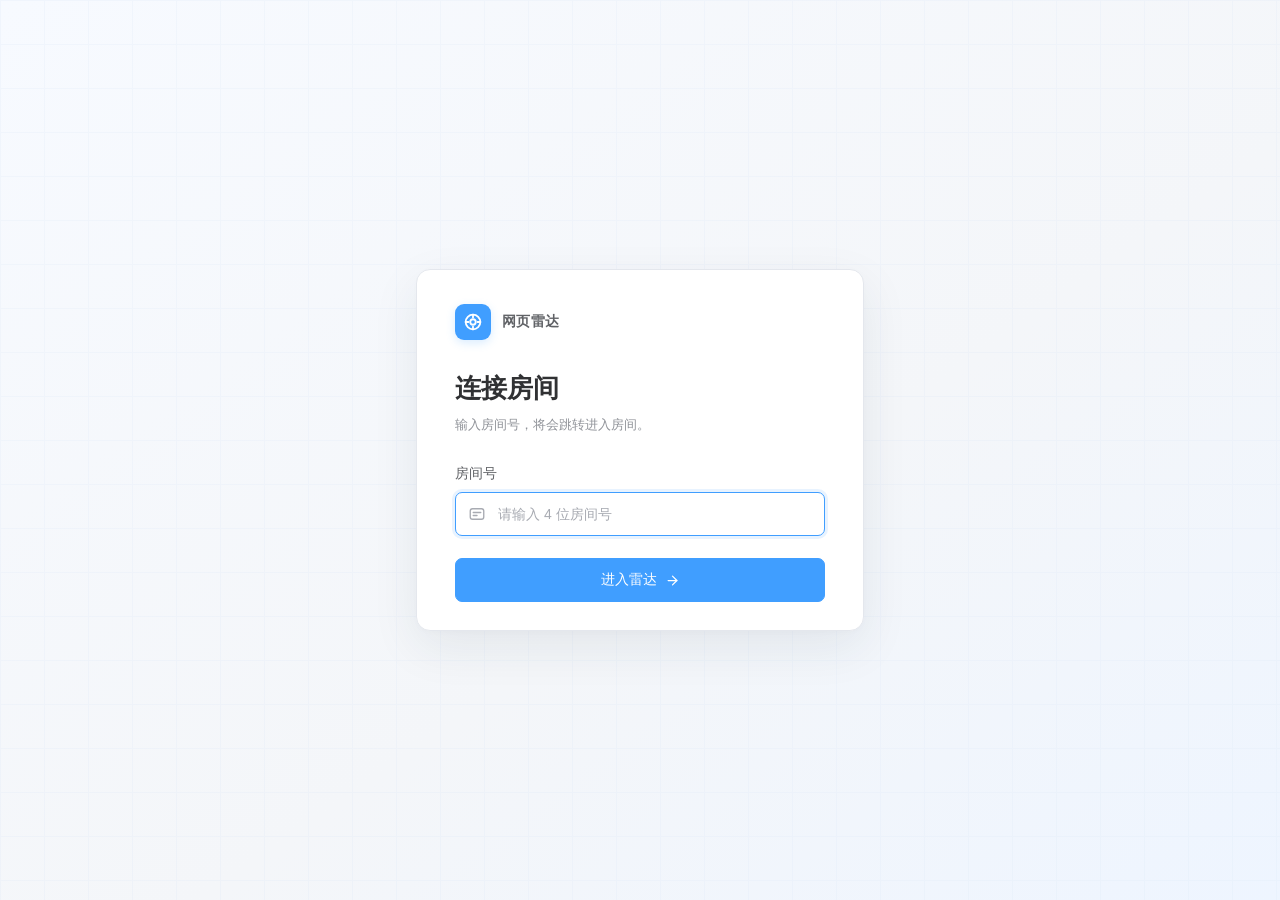
==== demo.html @ d05a13dc "Track anonymous players by stable entity ID" ====
<!DOCTYPE html>
<html lang="zh-CN">
<head>
  <meta charset="UTF-8">
  <meta name="viewport" content="width=device-width, initial-scale=1.0, viewport-fit=cover">
  <title>网页雷达 - 测试房间</title>
  <meta name="description" content="网页雷达提供房间连接与三角洲行动实时地图查看。">
  <meta name="keywords" content="网页雷达,三角洲行动,实时地图,房间连接">
  <meta name="author" content="TIME">
  <meta name="robots" content="index, follow">
  <link rel="canonical" href="/">
  <link rel="preconnect" href="https://fonts.googleapis.com">
  <link rel="preconnect" href="https://fonts.gstatic.com" crossorigin>
  <link href="https://fonts.googleapis.com/css2?family=Plus+Jakarta+Sans:wght@400;500;600;700;800&display=swap" rel="stylesheet">
  <!-- Open Graph (社交分享) -->
  <meta property="og:type" content="website">
  <meta property="og:title" content="网页雷达">
  <meta property="og:description" content="网页雷达提供房间连接与实时地图查看。">
  <meta property="og:url" content="/">
  <meta property="og:site_name" content="网页雷达">
  <!-- Twitter Card -->
  <meta name="twitter:card" content="summary">
  <meta name="twitter:title" content="网页雷达">
  <meta name="twitter:description" content="网页雷达提供房间连接与实时地图查看。">
  <link rel="icon" href="favicon.ico" type="image/x-icon">
  <script src="time-config.js"></script>
  <link rel="stylesheet" href="vendor/leaflet/leaflet.css">
  <link rel="stylesheet" href="styles.css?v=4">
  <style>
    /* 白色炫酷入口页内联样式 - 覆盖深色主题 */
    @import url('https://fonts.googleapis.com/css2?family=Inter:wght@400;500;600;800&display=swap');
    .bg-container {
      position: fixed !important; top: 0; left: 0; width: 100%; height: 100%;
      overflow: hidden; z-index: 9998 !important;
      background: linear-gradient(135deg, #f8f9fa 0%, #e9ecef 100%) !important;
      pointer-events: none;
    }
    .blob { position: absolute; filter: blur(90px); opacity: 0.6; animation: float 12s infinite ease-in-out alternate; }
    .blob-1 { width: 500px; height: 500px; background: #d0ebff !important; top: -150px; left: -100px; border-radius: 50%; }
    .blob-2 { width: 600px; height: 600px; background: #eebefa !important; bottom: -200px; right: -150px; border-radius: 50%; animation-delay: -4s; }
    .blob-3 { width: 400px; height: 400px; background: #e3fafc !important; top: 30%; left: 50%; transform: translate(-50%, -50%); border-radius: 50%; animation-delay: -7s; }
    @keyframes float {
      0% { transform: translate(0, 0) scale(1); }
      33% { transform: translate(30px, -50px) scale(1.1); }
      66% { transform: translate(-20px, 20px) scale(0.9); }
      100% { transform: translate(0, 0) scale(1); }
    }
    .landing-overlay {
      position: fixed !important; inset: 0;
      display: flex; align-items: center; justify-content: center;
      z-index: 9999 !important; perspective: 1000px;
      background: transparent !important;
      font-family: 'Inter', system-ui, sans-serif !important;
    }
    .landing-card {
      position: relative; width: 420px;
      background: rgba(255, 255, 255, 0.75) !important;
      backdrop-filter: blur(24px); -webkit-backdrop-filter: blur(24px);
      border: 1px solid rgba(255, 255, 255, 0.9) !important;
      border-radius: 28px !important; padding: 48px 40px !important;
      box-shadow: 0 30px 60px -12px rgba(0, 0, 0, 0.08), 0 0 0 1px rgba(255,255,255,0.6) inset !important;
      text-align: center; transform-style: preserve-3d;
      animation: cardEnter 0.8s cubic-bezier(0.2, 0.8, 0.2, 1) forwards;
    }
    @keyframes cardEnter {
      from { opacity: 0; transform: translateY(50px) scale(0.95) rotateX(-5deg); }
      to { opacity: 1; transform: translateY(0) scale(1) rotateX(0deg); }
    }
    .logo-box {
      width: 64px; height: 64px; margin: 0 auto 24px auto;
      background: #111 !important; border-radius: 20px !important;
      display: flex; align-items: center; justify-content: center;
      box-shadow: 0 12px 24px rgba(0,0,0,0.12);
      animation: pulseShadow 2s infinite alternate;
    }
    @keyframes pulseShadow {
      from { box-shadow: 0 12px 24px rgba(0,0,0,0.12), 0 0 0 0 rgba(17,17,17,0.15); }
      to { box-shadow: 0 12px 24px rgba(0,0,0,0.12), 0 0 0 12px rgba(17,17,17,0); }
    }
    .logo-box svg { width: 32px; height: 32px; fill: none; stroke: #fff; stroke-width: 2; stroke-linecap: round; stroke-linejoin: round; }
    .landing-title { font-size: 28px !important; font-weight: 800 !important; margin-bottom: 8px; color: #111 !important; letter-spacing: -0.5px; }
    .landing-desc { font-size: 15px !important; color: #666 !important; margin-bottom: 36px; line-height: 1.5; font-weight: 500; }
    .input-wrap { position: relative; margin-bottom: 24px; }
    .input-icon {
      position: absolute; left: 18px; top: 50%; transform: translateY(-50%);
      width: 20px; height: 20px; color: #adb5bd; transition: color 0.3s;
    }
    .landing-input {
      width: 100%; padding: 18px 18px 18px 48px !important;
      font-size: 16px !important; font-weight: 600; color: #111 !important;
      background: rgba(255, 255, 255, 0.9) !important;
      border: 2px solid transparent !important; border-radius: 18px !important;
      outline: none; box-shadow: 0 2px 4px rgba(0,0,0,0.02) inset, 0 0 0 1px rgba(0,0,0,0.06);
      transition: all 0.3s cubic-bezier(0.2, 0.8, 0.2, 1);
      text-align: center; letter-spacing: 1px;
    }
    .landing-input::placeholder { color: #adb5bd !important; font-weight: 500; letter-spacing: normal; }
    .landing-input:focus { background: #fff !important; border-color: #111 !important; box-shadow: 0 8px 16px rgba(0,0,0,0.06), 0 0 0 4px rgba(17,17,17,0.08) !important; }
    .landing-btn {
      width: 100%; padding: 18px !important;
      font-size: 16px !important; font-weight: 600; color: #fff !important;
      background: #111 !important; border: none !important; border-radius: 18px !important;
      cursor: pointer; display: flex; align-items: center; justify-content: center; gap: 8px;
      transition: all 0.3s cubic-bezier(0.2, 0.8, 0.2, 1);
      position: relative; overflow: hidden;
    }
    .landing-btn:hover { transform: translateY(-3px); box-shadow: 0 12px 24px rgba(17,17,17,0.25); background: #222 !important; }
    .landing-btn:active { transform: translateY(1px); box-shadow: 0 6px 12px rgba(17,17,17,0.2); }
    .btn-icon { width: 18px; height: 18px; fill: none; stroke: currentColor; stroke-width: 2; stroke-linecap: round; stroke-linejoin: round; transition: transform 0.3s ease; }
    .landing-btn:hover .btn-icon { transform: translateX(5px); }
    .error-msg { color: #fa5252 !important; font-size: 13px; font-weight: 500; height: 18px; transition: opacity 0.3s; margin-top: 12px; }
    .landing-hint {
      margin-top: 24px; font-size: 13px; color: #868e96 !important; font-weight: 500;
      display: flex; align-items: center; justify-content: center; gap: 8px;
    }
    .landing-hint::before { content: ''; display: block; width: 8px; height: 8px; background: #40c057; border-radius: 50%; box-shadow: 0 0 10px #40c057; }
    .card-exit { animation: cardExit 0.7s cubic-bezier(0.8, 0, 0.2, 1) forwards; }
    @keyframes cardExit {
      0% { transform: scale(1); opacity: 1; filter: blur(0px); }
      30% { transform: scale(1.05); opacity: 1; filter: blur(0px); }
      100% { transform: scale(0.5) translateY(-50px); opacity: 0; filter: blur(20px); visibility: hidden; }
    }
    .btn-loading { pointer-events: none; color: transparent !important; }
    .btn-loading .btn-icon { display: none; }
    .btn-loading .btn-text { visibility: hidden; }
    .btn-loading::after {
      content: ''; position: absolute; left: 50%; top: 50%; width: 22px; height: 22px;
      margin: -11px 0 0 -11px; border: 3px solid rgba(255,255,255,0.2); border-top-color: #fff;
      border-radius: 50%; animation: spin 0.8s linear infinite;
    }
    @keyframes spin { to { transform: rotate(360deg); } }
    .transition-circle {
      position: fixed; top: 50%; left: 50%; width: 2px; height: 2px;
      background: #fff; border-radius: 50%; transform: translate(-50%, -50%) scale(0);
      z-index: 10002; pointer-events: none; opacity: 0;
    }
    .circle-expand { animation: circleExpand 1.2s cubic-bezier(0.7, 0, 0.1, 1) forwards; }
    @keyframes circleExpand {
      0% { transform: translate(-50%, -50%) scale(0); opacity: 1; }
      50% { transform: translate(-50%, -50%) scale(3000); opacity: 1; }
      100% { transform: translate(-50%, -50%) scale(3000); opacity: 1; }
    }
  </style>
  <link rel="stylesheet" href="login.css?v=2">
  <link rel="stylesheet" href="element-theme.css?v=5">
</head>
<body>

<!-- 入口页面（无 key 时显示） -->
<!-- 动态背景光晕 -->
<div class="bg-container" id="bgContainer">
  <div class="blob blob-1"></div>
  <div class="blob blob-2"></div>
  <div class="blob blob-3"></div>
</div>

<div class="landing-overlay" id="landingOverlay">
  <div class="landing-card" id="landingCard">
    <div class="landing-brand">
      <div class="logo-box" aria-hidden="true">
        <svg viewBox="0 0 24 24">
          <circle cx="12" cy="12" r="8"></circle>
          <circle cx="12" cy="12" r="3"></circle>
          <path d="M12 4v3M20 12h-3M12 20v-3M4 12h3"></path>
        </svg>
      </div>
      <span>网页雷达</span>
    </div>

    <div class="landing-heading">
      <h1 class="landing-title" id="tTitle">连接房间</h1>
      <p class="landing-desc" id="tDesc">输入房间号，将会跳转进入房间。</p>
    </div>

    <label class="field-label" for="landingKey">房间号</label>
    <div class="input-wrap">
      <svg class="input-icon" viewBox="0 0 24 24" fill="none" stroke="currentColor" stroke-width="1.8" stroke-linecap="round" stroke-linejoin="round" aria-hidden="true">
        <rect x="3" y="5" width="18" height="14" rx="3"></rect>
        <path d="M7 10h10M7 14h5"></path>
      </svg>
      <input type="text" class="landing-input" id="landingKey" placeholder="请输入 4 位房间号" inputmode="numeric" maxlength="4" pattern="[1-9][0-9]{3}" autocomplete="off" spellcheck="false" aria-describedby="roomHelp landingError" onkeydown="if(event.key==='Enter') goRadarNew()">
    </div>

    <button class="landing-btn" id="landingBtn" onclick="goRadarNew()">
      <span class="btn-text" id="tBtn">进入雷达</span>
      <svg class="btn-icon" viewBox="0 0 24 24">
        <line x1="5" y1="12" x2="19" y2="12"></line>
        <polyline points="12 5 19 12 12 19"></polyline>
      </svg>
    </button>

    <p class="error-msg" id="landingError" role="alert" aria-live="polite" style="opacity:0;"></p>
  </div>
</div>

<!-- 转场白屏特效 -->
<div class="transition-circle" id="transitionCircle"></div>

<!-- 底部居中浮动观战栏 -->
<div class="spectate-bar" id="spectateBar">
  <span class="spectate-label">观战视角</span>
  <select id="spectateSelect"><option value="self">自身</option></select>
  <button class="spectate-btn" id="btnFollow" onclick="toggleFollow()">跟随: 关</button>
</div>

<!-- Full-screen map -->
<div id="map"></div>
<div class="demo-map" id="demoMap" hidden aria-label="演示地图">
  <div class="demo-map-note"><strong id="demoMapName">零号大坝</strong></div>
</div>

<!-- Floating top bar -->
<div class="topbar">
  <div class="topbar-logo"><span class="topbar-brand-mark">⌾</span>网页雷达</div>
  <div class="topbar-sep"></div>

  <!-- 顶部居中玩家计数条（嵌在topbar内，不独立浮动） -->
  <div class="player-counter" id="playerCounter">
    <div class="pc-item">
      <span class="pc-dot" style="background:#FF453A"></span>
      <span class="pc-val" id="pcP">0</span>
      <span class="pc-lbl">玩家</span>
    </div>
    <div class="pc-sep"></div>
    <div class="pc-item">
      <span class="pc-dot" style="background:#636366"></span>
      <span class="pc-val" id="pcA">0</span>
      <span class="pc-lbl">人机</span>
    </div>
  </div>

  <div class="map-tabs" id="mapTabs">
    <div class="map-tab active" id="tab-daba" onclick="switchMap('daba')">零号大坝</div>
    <div class="map-tab" id="tab-cgxg" onclick="switchMap('cgxg')">长弓溪谷</div>
    <div class="map-tab" id="tab-htjd" onclick="switchMap('htjd')">航天基地</div>
    <div class="map-tab" id="tab-bks" onclick="switchMap('bks')">巴克什</div>
    <div class="map-tab" id="tab-cxjy" onclick="switchMap('cxjy')">潮汐监狱</div>
    <div class="map-tab" id="tab-az3" onclick="switchMap('az3')">AZ3</div>
  </div>
  <div class="topbar-sep"></div>
  <button class="topbar-pill" style="margin-left:auto" id="btnFullscreen" onclick="toggleFullscreen()" title="全屏">⛶</button>
  <div class="topbar-pill" style="cursor:default">
    <div class="conn-dot" id="connDot"></div>
    <span id="connText">未连接</span>
  </div>
  <a class="demo-leave" id="demoLeave" href="index.html" hidden>退出演示</a>
</div>

<!-- 浮动队伍面板（左下角，跟随模式时显示） -->
<div class="team-float" id="spectateFloat">
  <div id="sfBtnList"></div>
</div>

<!-- 浮动当局统计（收缩侧边栏时左上角显示） -->
<div class="float-stats" id="floatStats">
  <div class="fs-title">当局统计</div>
  <div class="fs-row"><span class="fs-dot" style="background:#FF453A"></span><span class="fs-val" id="fsP">0</span><span class="fs-lbl">玩家</span></div>
  <div class="fs-row"><span class="fs-dot" style="background:#636366"></span><span class="fs-val" id="fsA">0</span><span class="fs-lbl">人机</span></div>
</div>

<!-- Sidebar collapse toggle -->
<button class="sidebar-toggle" id="sidebarToggle" onclick="toggleSidebar()">‹</button>

<!-- Left sidebar -->
<div class="sidebar">

  <!-- Stats (未进入地图时隐藏) -->
  <div class="panel" id="panelStats" style="display:none">
    <div class="panel-title">当局统计</div>
    <div class="stats-grid">
      <div class="stat-row"><span class="stat-dot" style="background:#FF453A;box-shadow:0 0 6px #FF453A"></span><span class="stat-val" id="stP" style="color:#FF453A">0</span><span class="stat-lbl">玩家/队伍</span></div>
      <div class="stat-row"><span class="stat-dot" style="background:#636366"></span><span class="stat-val" id="stA" style="color:#636366">0</span><span class="stat-lbl">人机</span></div>
    </div>
  </div>

  <!-- Layers -->
  <div class="panel">
    <div class="panel-title">图层</div>
    <div class="layer-grid">
      <div class="layer-row" onclick="toggleLayer('enemy')"><span class="layer-lbl"><span class="ldot" style="background:#FF453A"></span>敌方</span><div class="ltog on" id="ltog-enemy"></div></div>
      <div class="layer-row" onclick="toggleLayer('box')"><span class="layer-lbl"><span class="ldot" style="background:#C8A060"></span>盒子</span><div class="ltog on" id="ltog-box"></div></div>
      <div class="layer-row" onclick="toggleLayer('ai')"><span class="layer-lbl"><span class="ldot" style="background:#636366"></span>人机</span><div class="ltog" id="ltog-ai"></div></div>
      <div class="layer-row" onclick="toggleLayer('item')"><span class="layer-lbl"><span class="ldot" style="background:#BF5AF2"></span>物品</span><div class="ltog on" id="ltog-item"></div></div>
    </div>
    <div class="panel-title player-info-title">盒子筛选</div>
    <label class="player-info-option"><input type="checkbox" id="hideLootedPlayerBoxes" onchange="setHideLootedPlayerBoxes(this.checked)"><span>过滤已搜刮玩家盒</span></label>
    <div class="panel-title player-info-title">真人信息</div>
    <div class="layer-grid" aria-label="真人信息">
      <label class="player-info-option"><input type="checkbox" id="human-info-hero" checked onchange="setPlayerInfo('human', 'hero', this.checked)"><span>干员</span></label>
      <label class="player-info-option"><input type="checkbox" id="human-info-name" checked onchange="setPlayerInfo('human', 'name', this.checked)"><span>名字</span></label>
      <label class="player-info-option"><input type="checkbox" id="human-info-helmet" checked onchange="setPlayerInfo('human', 'helmet', this.checked)"><span>头盔</span></label>
      <label class="player-info-option"><input type="checkbox" id="human-info-armor" checked onchange="setPlayerInfo('human', 'armor', this.checked)"><span>护甲</span></label>
      <label class="player-info-option"><input type="checkbox" id="human-info-avatar" checked onchange="setPlayerInfo('human', 'avatar', this.checked)"><span>头像</span></label>
      <label class="player-info-option"><input type="checkbox" id="human-info-direction" checked onchange="setPlayerInfo('human', 'direction', this.checked)"><span>朝向</span></label>
      <label class="player-info-option"><input type="checkbox" id="human-info-weapon" checked onchange="setPlayerInfo('human', 'weapon', this.checked)"><span>武器</span></label>
      <label class="player-info-option"><input type="checkbox" id="human-info-distance" checked onchange="setPlayerInfo('human', 'distance', this.checked)"><span>距离</span></label>
    </div>
    <div class="panel-title player-info-title">人机信息</div>
    <div class="layer-grid" aria-label="人机信息">
      <label class="player-info-option"><input type="checkbox" id="ai-info-name" checked onchange="setPlayerInfo('ai', 'name', this.checked)"><span>名字</span></label>
      <label class="player-info-option"><input type="checkbox" id="ai-info-avatar" checked onchange="setPlayerInfo('ai', 'avatar', this.checked)"><span>标记</span></label>
      <label class="player-info-option"><input type="checkbox" id="ai-info-helmet" onchange="setPlayerInfo('ai', 'helmet', this.checked)"><span>头盔</span></label>
      <label class="player-info-option"><input type="checkbox" id="ai-info-armor" onchange="setPlayerInfo('ai', 'armor', this.checked)"><span>护甲</span></label>
      <label class="player-info-option"><input type="checkbox" id="ai-info-weapon" onchange="setPlayerInfo('ai', 'weapon', this.checked)"><span>武器</span></label>
      <label class="player-info-option"><input type="checkbox" id="ai-info-distance" checked onchange="setPlayerInfo('ai', 'distance', this.checked)"><span>距离</span></label>
    </div>
    <div class="scale-row">
      <span class="cfg-lbl">全局</span>
      <input type="range" class="scale-slider" id="markerScale" min="0.5" max="2" step="0.1" value="1.0" oninput="setMarkerScale(this.value)">
      <span class="scale-val" id="scaleVal">1.0</span>
    </div>
    <div class="scale-row">
      <span class="cfg-lbl">字体</span>
      <input type="range" class="scale-slider" id="fontScale" min="0.8" max="1.8" step="0.1" value="1.0" oninput="setFontScale(this.value)">
      <span class="scale-val" id="fontScaleVal">1.0</span>
    </div>
    <div class="scale-row">
      <span class="cfg-lbl">物品</span>
      <input type="range" class="scale-slider" id="itemScale" min="0.5" max="3" step="0.1" value="1.0" oninput="setItemScale(this.value)">
      <span class="scale-val" id="itemScaleVal">1.0</span>
    </div>
    <div class="scale-row">
      <span class="cfg-lbl" style="width:auto">价值</span>
      <input type="range" class="scale-slider" id="itemValueFilter" min="0" max="60000" step="1000" value="0" oninput="setItemValueFilter(this.value)">
      <input type="text" id="itemValDisp" class="scale-val-input" value="0" onchange="onItemValInput(this.value)" onclick="this.select()">
    </div>
    <input type="hidden" id="lerpMultiplier" value="3">
  </div>


  <!-- Connection (hidden inputs for WS defaults) -->
  <input type="hidden" id="cfgHost" value="localhost"/>
  <input type="hidden" id="cfgPort" value="12345"/>
  <input type="hidden" id="cfgKey" value=""/>
  <div id="wsStatusText" style="display:none"></div>
  <button id="btnPoll" style="display:none"></button>

</div>

<!-- Hidden compat IDs -->
<span id="sbMapName" style="display:none"></span>

<!-- Toast -->
<div id="toast">已复制到剪贴板</div>

<!-- Leaflet JS from official CDN -->
<script src="vendor/leaflet/leaflet.js"></script>
<!-- 模块化 JS（按依赖顺序加载） -->
<script src="js/mapConfig.js?v=6"></script>
<script src="js/ui.js?v=11"></script>
<script src="js/mapEngine.js?v=4"></script>
<script src="js/canvasRenderer.js?v=15"></script>
<script src="js/wsClient.js?v=4"></script>
<script src="js/demo.js?v=7"></script>
<script src="js/main.js?v=8"></script>
</body>
</html>
---- vendor/leaflet/leaflet.css ----
/* required styles */

.leaflet-pane,
.leaflet-tile,
.leaflet-marker-icon,
.leaflet-marker-shadow,
.leaflet-tile-container,
.leaflet-pane > svg,
.leaflet-pane > canvas,
.leaflet-zoom-box,
.leaflet-image-layer,
.leaflet-layer {
	position: absolute;
	left: 0;
	top: 0;
	}
.leaflet-container {
	overflow: hidden;
	}
.leaflet-tile,
.leaflet-marker-icon,
.leaflet-marker-shadow {
	-webkit-user-select: none;
	   -moz-user-select: none;
	        user-select: none;
	  -webkit-user-drag: none;
	}
/* Prevents IE11 from highlighting tiles in blue */
.leaflet-tile::selection {
	background: transparent;
}
/* Safari renders non-retina tile on retina better with this, but Chrome is worse */
.leaflet-safari .leaflet-tile {
	image-rendering: -webkit-optimize-contrast;
	}
/* hack that prevents hw layers "stretching" when loading new tiles */
.leaflet-safari .leaflet-tile-container {
	width: 1600px;
	height: 1600px;
	-webkit-transform-origin: 0 0;
	}
.leaflet-marker-icon,
.leaflet-marker-shadow {
	display: block;
	}
/* .leaflet-container svg: reset svg max-width decleration shipped in Joomla! (joomla.org) 3.x */
/* .leaflet-container img: map is broken in FF if you have max-width: 100% on tiles */
.leaflet-container .leaflet-overlay-pane svg {
	max-width: none !important;
	max-height: none !important;
	}
.leaflet-container .leaflet-marker-pane img,
.leaflet-container .leaflet-shadow-pane img,
.leaflet-container .leaflet-tile-pane img,
.leaflet-container img.leaflet-image-layer,
.leaflet-container .leaflet-tile {
	max-width: none !important;
	max-height: none !important;
	width: auto;
	padding: 0;
	}

.leaflet-container img.leaflet-tile {
	/* See: https://bugs.chromium.org/p/chromium/issues/detail?id=600120 */
	mix-blend-mode: plus-lighter;
}

.leaflet-container.leaflet-touch-zoom {
	-ms-touch-action: pan-x pan-y;
	touch-action: pan-x pan-y;
	}
.leaflet-container.leaflet-touch-drag {
	-ms-touch-action: pinch-zoom;
	/* Fallback for FF which doesn't support pinch-zoom */
	touch-action: none;
	touch-action: pinch-zoom;
}
.leaflet-container.leaflet-touch-drag.leaflet-touch-zoom {
	-ms-touch-action: none;
	touch-action: none;
}
.leaflet-container {
	-webkit-tap-highlight-color: transparent;
}
.leaflet-container a {
	-webkit-tap-highlight-color: rgba(51, 181, 229, 0.4);
}
.leaflet-tile {
	filter: inherit;
	visibility: hidden;
	}
.leaflet-tile-loaded {
	visibility: inherit;
	}
.leaflet-zoom-box {
	width: 0;
	height: 0;
	-moz-box-sizing: border-box;
	     box-sizing: border-box;
	z-index: 800;
	}
/* workaround for https://bugzilla.mozilla.org/show_bug.cgi?id=888319 */
.leaflet-overlay-pane svg {
	-moz-user-select: none;
	}

.leaflet-pane         { z-index: 400; }

.leaflet-tile-pane    { z-index: 200; }
.leaflet-overlay-pane { z-index: 400; }
.leaflet-shadow-pane  { z-index: 500; }
.leaflet-marker-pane  { z-index: 600; }
.leaflet-tooltip-pane   { z-index: 650; }
.leaflet-popup-pane   { z-index: 700; }

.leaflet-map-pane canvas { z-index: 100; }
.leaflet-map-pane svg    { z-index: 200; }

.leaflet-vml-shape {
	width: 1px;
	height: 1px;
	}
.lvml {
	behavior: url(#default#VML);
	display: inline-block;
	position: absolute;
	}


/* control positioning */

.leaflet-control {
	position: relative;
	z-index: 800;
	pointer-events: visiblePainted; /* IE 9-10 doesn't have auto */
	pointer-events: auto;
	}
.leaflet-top,
.leaflet-bottom {
	position: absolute;
	z-index: 1000;
	pointer-events: none;
	}
.leaflet-top {
	top: 0;
	}
.leaflet-right {
	right: 0;
	}
.leaflet-bottom {
	bottom: 0;
	}
.leaflet-left {
	left: 0;
	}
.leaflet-control {
	float: left;
	clear: both;
	}
.leaflet-right .leaflet-control {
	float: right;
	}
.leaflet-top .leaflet-control {
	margin-top: 10px;
	}
.leaflet-bottom .leaflet-control {
	margin-bottom: 10px;
	}
.leaflet-left .leaflet-control {
	margin-left: 10px;
	}
.leaflet-right .leaflet-control {
	margin-right: 10px;
	}


/* zoom and fade animations */

.leaflet-fade-anim .leaflet-popup {
	opacity: 0;
	-webkit-transition: opacity 0.2s linear;
	   -moz-transition: opacity 0.2s linear;
	        transition: opacity 0.2s linear;
	}
.leaflet-fade-anim .leaflet-map-pane .leaflet-popup {
	opacity: 1;
	}
.leaflet-zoom-animated {
	-webkit-transform-origin: 0 0;
	    -ms-transform-origin: 0 0;
	        transform-origin: 0 0;
	}
svg.leaflet-zoom-animated {
	will-change: transform;
}

.leaflet-zoom-anim .leaflet-zoom-animated {
	-webkit-transition: -webkit-transform 0.25s cubic-bezier(0,0,0.25,1);
	   -moz-transition:    -moz-transform 0.25s cubic-bezier(0,0,0.25,1);
	        transition:         transform 0.25s cubic-bezier(0,0,0.25,1);
	}
.leaflet-zoom-anim .leaflet-tile,
.leaflet-pan-anim .leaflet-tile {
	-webkit-transition: none;
	   -moz-transition: none;
	        transition: none;
	}

.leaflet-zoom-anim .leaflet-zoom-hide {
	visibility: hidden;
	}


/* cursors */

.leaflet-interactive {
	cursor: pointer;
	}
.leaflet-grab {
	cursor: -webkit-grab;
	cursor:    -moz-grab;
	cursor:         grab;
	}
.leaflet-crosshair,
.leaflet-crosshair .leaflet-interactive {
	cursor: crosshair;
	}
.leaflet-popup-pane,
.leaflet-control {
	cursor: auto;
	}
.leaflet-dragging .leaflet-grab,
.leaflet-dragging .leaflet-grab .leaflet-interactive,
.leaflet-dragging .leaflet-marker-draggable {
	cursor: move;
	cursor: -webkit-grabbing;
	cursor:    -moz-grabbing;
	cursor:         grabbing;
	}

/* marker & overlays interactivity */
.leaflet-marker-icon,
.leaflet-marker-shadow,
.leaflet-image-layer,
.leaflet-pane > svg path,
.leaflet-tile-container {
	pointer-events: none;
	}

.leaflet-marker-icon.leaflet-interactive,
.leaflet-image-layer.leaflet-interactive,
.leaflet-pane > svg path.leaflet-interactive,
svg.leaflet-image-layer.leaflet-interactive path {
	pointer-events: visiblePainted; /* IE 9-10 doesn't have auto */
	pointer-events: auto;
	}

/* visual tweaks */

.leaflet-container {
	background: #ddd;
	outline-offset: 1px;
	}
.leaflet-container a {
	color: #0078A8;
	}
.leaflet-zoom-box {
	border: 2px dotted #38f;
	background: rgba(255,255,255,0.5);
	}


/* general typography */
.leaflet-container {
	font-family: "Helvetica Neue", Arial, Helvetica, sans-serif;
	font-size: 12px;
	font-size: 0.75rem;
	line-height: 1.5;
	}


/* general toolbar styles */

.leaflet-bar {
	box-shadow: 0 1px 5px rgba(0,0,0,0.65);
	border-radius: 4px;
	}
.leaflet-bar a {
	background-color: #fff;
	border-bottom: 1px solid #ccc;
	width: 26px;
	height: 26px;
	line-height: 26px;
	display: block;
	text-align: center;
	text-decoration: none;
	color: black;
	}
.leaflet-bar a,
.leaflet-control-layers-toggle {
	background-position: 50% 50%;
	background-repeat: no-repeat;
	display: block;
	}
.leaflet-bar a:hover,
.leaflet-bar a:focus {
	background-color: #f4f4f4;
	}
.leaflet-bar a:first-child {
	border-top-left-radius: 4px;
	border-top-right-radius: 4px;
	}
.leaflet-bar a:last-child {
	border-bottom-left-radius: 4px;
	border-bottom-right-radius: 4px;
	border-bottom: none;
	}
.leaflet-bar a.leaflet-disabled {
	cursor: default;
	background-color: #f4f4f4;
	color: #bbb;
	}

.leaflet-touch .leaflet-bar a {
	width: 30px;
	height: 30px;
	line-height: 30px;
	}
.leaflet-touch .leaflet-bar a:first-child {
	border-top-left-radius: 2px;
	border-top-right-radius: 2px;
	}
.leaflet-touch .leaflet-bar a:last-child {
	border-bottom-left-radius: 2px;
	border-bottom-right-radius: 2px;
	}

/* zoom control */

.leaflet-control-zoom-in,
.leaflet-control-zoom-out {
	font: bold 18px 'Lucida Console', Monaco, monospace;
	text-indent: 1px;
	}

.leaflet-touch .leaflet-control-zoom-in, .leaflet-touch .leaflet-control-zoom-out  {
	font-size: 22px;
	}


/* layers control */

.leaflet-control-layers {
	box-shadow: 0 1px 5px rgba(0,0,0,0.4);
	background: #fff;
	border-radius: 5px;
	}
.leaflet-control-layers-toggle {
	background-image: url(images/layers.png);
	width: 36px;
	height: 36px;
	}
.leaflet-retina .leaflet-control-layers-toggle {
	background-image: url(images/layers-2x.png);
	background-size: 26px 26px;
	}
.leaflet-touch .leaflet-control-layers-toggle {
	width: 44px;
	height: 44px;
	}
.leaflet-control-layers .leaflet-control-layers-list,
.leaflet-control-layers-expanded .leaflet-control-layers-toggle {
	display: none;
	}
.leaflet-control-layers-expanded .leaflet-control-layers-list {
	display: block;
	position: relative;
	}
.leaflet-control-layers-expanded {
	padding: 6px 10px 6px 6px;
	color: #333;
	background: #fff;
	}
.leaflet-control-layers-scrollbar {
	overflow-y: scroll;
	overflow-x: hidden;
	padding-right: 5px;
	}
.leaflet-control-layers-selector {
	margin-top: 2px;
	position: relative;
	top: 1px;
	}
.leaflet-control-layers label {
	display: block;
	font-size: 13px;
	font-size: 1.08333em;
	}
.leaflet-control-layers-separator {
	height: 0;
	border-top: 1px solid #ddd;
	margin: 5px -10px 5px -6px;
	}

/* Default icon URLs */
.leaflet-default-icon-path { /* used only in path-guessing heuristic, see L.Icon.Default */
	background-image: url(images/marker-icon.png);
	}


/* attribution and scale controls */

.leaflet-container .leaflet-control-attribution {
	background: #fff;
	background: rgba(255, 255, 255, 0.8);
	margin: 0;
	}
.leaflet-control-attribution,
.leaflet-control-scale-line {
	padding: 0 5px;
	color: #333;
	line-height: 1.4;
	}
.leaflet-control-attribution a {
	text-decoration: none;
	}
.leaflet-control-attribution a:hover,
.leaflet-control-attribution a:focus {
	text-decoration: underline;
	}
.leaflet-attribution-flag {
	display: inline !important;
	vertical-align: baseline !important;
	width: 1em;
	height: 0.6669em;
	}
.leaflet-left .leaflet-control-scale {
	margin-left: 5px;
	}
.leaflet-bottom .leaflet-control-scale {
	margin-bottom: 5px;
	}
.leaflet-control-scale-line {
	border: 2px solid #777;
	border-top: none;
	line-height: 1.1;
	padding: 2px 5px 1px;
	white-space: nowrap;
	-moz-box-sizing: border-box;
	     box-sizing: border-box;
	background: rgba(255, 255, 255, 0.8);
	text-shadow: 1px 1px #fff;
	}
.leaflet-control-scale-line:not(:first-child) {
	border-top: 2px solid #777;
	border-bottom: none;
	margin-top: -2px;
	}
.leaflet-control-scale-line:not(:first-child):not(:last-child) {
	border-bottom: 2px solid #777;
	}

.leaflet-touch .leaflet-control-attribution,
.leaflet-touch .leaflet-control-layers,
.leaflet-touch .leaflet-bar {
	box-shadow: none;
	}
.leaflet-touch .leaflet-control-layers,
.leaflet-touch .leaflet-bar {
	border: 2px solid rgba(0,0,0,0.2);
	background-clip: padding-box;
	}


/* popup */

.leaflet-popup {
	position: absolute;
	text-align: center;
	margin-bottom: 20px;
	}
.leaflet-popup-content-wrapper {
	padding: 1px;
	text-align: left;
	border-radius: 12px;
	}
.leaflet-popup-content {
	margin: 13px 24px 13px 20px;
	line-height: 1.3;
	font-size: 13px;
	font-size: 1.08333em;
	min-height: 1px;
	}
.leaflet-popup-content p {
	margin: 17px 0;
	margin: 1.3em 0;
	}
.leaflet-popup-tip-container {
	width: 40px;
	height: 20px;
	position: absolute;
	left: 50%;
	margin-top: -1px;
	margin-left: -20px;
	overflow: hidden;
	pointer-events: none;
	}
.leaflet-popup-tip {
	width: 17px;
	height: 17px;
	padding: 1px;

	margin: -10px auto 0;
	pointer-events: auto;

	-webkit-transform: rotate(45deg);
	   -moz-transform: rotate(45deg);
	    -ms-transform: rotate(45deg);
	        transform: rotate(45deg);
	}
.leaflet-popup-content-wrapper,
.leaflet-popup-tip {
	background: white;
	color: #333;
	box-shadow: 0 3px 14px rgba(0,0,0,0.4);
	}
.leaflet-container a.leaflet-popup-close-button {
	position: absolute;
	top: 0;
	right: 0;
	border: none;
	text-align: center;
	width: 24px;
	height: 24px;
	font: 16px/24px Tahoma, Verdana, sans-serif;
	color: #757575;
	text-decoration: none;
	background: transparent;
	}
.leaflet-container a.leaflet-popup-close-button:hover,
.leaflet-container a.leaflet-popup-close-button:focus {
	color: #585858;
	}
.leaflet-popup-scrolled {
	overflow: auto;
	}

.leaflet-oldie .leaflet-popup-content-wrapper {
	-ms-zoom: 1;
	}
.leaflet-oldie .leaflet-popup-tip {
	width: 24px;
	margin: 0 auto;

	-ms-filter: "progid:DXImageTransform.Microsoft.Matrix(M11=0.70710678, M12=0.70710678, M21=-0.70710678, M22=0.70710678)";
	filter: progid:DXImageTransform.Microsoft.Matrix(M11=0.70710678, M12=0.70710678, M21=-0.70710678, M22=0.70710678);
	}

.leaflet-oldie .leaflet-control-zoom,
.leaflet-oldie .leaflet-control-layers,
.leaflet-oldie .leaflet-popup-content-wrapper,
.leaflet-oldie .leaflet-popup-tip {
	border: 1px solid #999;
	}


/* div icon */

.leaflet-div-icon {
	background: #fff;
	border: 1px solid #666;
	}


/* Tooltip */
/* Base styles for the element that has a tooltip */
.leaflet-tooltip {
	position: absolute;
	padding: 6px;
	background-color: #fff;
	border: 1px solid #fff;
	border-radius: 3px;
	color: #222;
	white-space: nowrap;
	-webkit-user-select: none;
	-moz-user-select: none;
	-ms-user-select: none;
	user-select: none;
	pointer-events: none;
	box-shadow: 0 1px 3px rgba(0,0,0,0.4);
	}
.leaflet-tooltip.leaflet-interactive {
	cursor: pointer;
	pointer-events: auto;
	}
.leaflet-tooltip-top:before,
.leaflet-tooltip-bottom:before,
.leaflet-tooltip-left:before,
.leaflet-tooltip-right:before {
	position: absolute;
	pointer-events: none;
	border: 6px solid transparent;
	background: transparent;
	content: "";
	}

/* Directions */

.leaflet-tooltip-bottom {
	margin-top: 6px;
}
.leaflet-tooltip-top {
	margin-top: -6px;
}
.leaflet-tooltip-bottom:before,
.leaflet-tooltip-top:before {
	left: 50%;
	margin-left: -6px;
	}
.leaflet-tooltip-top:before {
	bottom: 0;
	margin-bottom: -12px;
	border-top-color: #fff;
	}
.leaflet-tooltip-bottom:before {
	top: 0;
	margin-top: -12px;
	margin-left: -6px;
	border-bottom-color: #fff;
	}
.leaflet-tooltip-left {
	margin-left: -6px;
}
.leaflet-tooltip-right {
	margin-left: 6px;
}
.leaflet-tooltip-left:before,
.leaflet-tooltip-right:before {
	top: 50%;
	margin-top: -6px;
	}
.leaflet-tooltip-left:before {
	right: 0;
	margin-right: -12px;
	border-left-color: #fff;
	}
.leaflet-tooltip-right:before {
	left: 0;
	margin-left: -12px;
	border-right-color: #fff;
	}

/* Printing */

@media print {
	/* Prevent printers from removing background-images of controls. */
	.leaflet-control {
		-webkit-print-color-adjust: exact;
		print-color-adjust: exact;
		}
	}
---- styles.css ----
*,*:before,*:after{margin:0;padding:0;box-sizing:border-box}:root{--bg: #f4f6f8;--panel: rgba(255, 255, 255, .85);--border: rgba(0, 0, 0, .08);--accent: #111111;--green: #40c057;--red: #fa5252;--t1: #1a1a1a;--t2: #666666;--t3: #999999;--blur: blur(24px);--r: 20px;--shadow: 0 12px 32px rgba(0,0,0,.06), 0 2px 8px rgba(0,0,0,.03)}html,body{width:100%;height:100%;overflow:hidden;background:var(--bg);font-family:Plus Jakarta Sans,-apple-system,Helvetica Neue,Arial,sans-serif;color:var(--t1);-webkit-font-smoothing:antialiased}#map{position:fixed;inset:0;z-index:0}.topbar{position:fixed;top:0;left:0;right:0;height:46px;background:transparent;backdrop-filter:none;-webkit-backdrop-filter:none;border-bottom:none;border-radius:0;box-shadow:none;z-index:1000;display:flex;align-items:center;gap:6px;padding:0 14px}.topbar-logo{display:flex;align-items:center;gap:7px;font-size:13px;font-weight:700;white-space:nowrap;margin-right:2px}.logo-mark{width:24px;height:24px;border-radius:7px;flex-shrink:0;overflow:hidden}.logo-mark img{width:100%;height:100%;object-fit:cover}.topbar-sep{width:1px;height:22px;background:var(--border);margin:0 2px;flex-shrink:0}.map-tabs{display:flex;gap:2px;flex:1;overflow-x:auto;overflow-y:visible;scrollbar-width:none}.map-tabs::-webkit-scrollbar{display:none}.map-tab{padding:6px 14px;border-radius:12px;font-size:12px;font-weight:600;color:var(--t2);cursor:pointer;border:none;background:transparent;transition:all .2s cubic-bezier(.2,.8,.2,1);white-space:nowrap;font-family:inherit}.map-tab:hover{color:var(--t1);background:#0000000a}.map-tab.active{color:#fff;background:var(--accent);box-shadow:0 4px 12px #0000001a}.topbar-pill{display:flex;align-items:center;gap:6px;padding:6px 12px;border-radius:20px;cursor:pointer;background:var(--panel);border:1px solid var(--border);font-size:12px;font-weight:600;color:var(--t2);transition:all .2s cubic-bezier(.2,.8,.2,1);white-space:nowrap;font-family:inherit;box-shadow:0 2px 8px #00000005;backdrop-filter:var(--blur)}.topbar-pill:hover{background:#fff;color:var(--t1);transform:translateY(-1px);box-shadow:0 4px 12px #0000000d}.topbar-pill.active{color:#fff;border-color:var(--accent);background:var(--accent);box-shadow:0 4px 12px #00000026}.conn-dot{width:6px;height:6px;border-radius:50%;background:#636366;transition:background .3s;flex-shrink:0}.conn-dot.ok{background:var(--green);box-shadow:0 0 7px var(--green)}.conn-dot.err{background:var(--red)}.sidebar{position:fixed;top:56px;left:16px;width:280px;max-height:calc(100vh - 72px);display:flex;flex-direction:column;gap:0;z-index:999;overflow-y:auto;overflow-x:hidden;scrollbar-width:none;transition:transform .4s cubic-bezier(.16,1,.3,1);background:var(--panel);backdrop-filter:var(--blur);-webkit-backdrop-filter:var(--blur);border:1px solid var(--border);border-radius:var(--r);box-shadow:var(--shadow);padding:8px 0;height:fit-content}.sidebar::-webkit-scrollbar{display:none}.sidebar.collapsed{transform:translate(calc(-100% - 16px))}.sidebar-toggle{position:fixed;top:56px;left:304px;width:32px;height:32px;border-radius:16px;background:var(--panel);backdrop-filter:var(--blur);-webkit-backdrop-filter:var(--blur);border:1px solid var(--border);cursor:pointer;z-index:1000;color:var(--t1);font-size:18px;font-family:inherit;font-weight:700;display:flex;align-items:center;justify-content:center;transition:all .4s cubic-bezier(.16,1,.3,1);box-shadow:var(--shadow);outline:none;user-select:none}.sidebar-toggle:hover{background:#fff;color:var(--accent);transform:scale(1.05)}.sidebar-toggle.collapsed{left:16px;transform:rotate(180deg)}.panel{background:transparent;border:none;border-radius:0;box-shadow:none;padding:0 16px;flex-shrink:0;position:relative;overflow:hidden}.panel+.panel{border-top:1px solid var(--border);padding-top:16px;margin-top:4px}.panel-title{font-size:14px;font-weight:700;letter-spacing:0;color:var(--t1);margin-bottom:16px;display:flex;align-items:center;gap:8px}.panel-title:before{content:"";width:6px;height:14px;border-radius:3px;background:var(--accent);flex-shrink:0}.stats-grid{display:grid;grid-template-columns:1fr 1fr;gap:8px}.stat-row{display:flex;align-items:center;gap:10px;padding:10px 12px;border-radius:12px;background:#f9fafb;transition:all .2s;border:1px solid var(--border)}.stat-row:hover{background:#fff;border-color:#d1d5db;box-shadow:0 4px 12px #00000008;transform:translateY(-1px)}.stat-dot{width:8px;height:8px;border-radius:50%;flex-shrink:0}.stat-val{font-size:18px;font-weight:800;letter-spacing:-.5px;line-height:1;min-width:24px;font-variant-numeric:tabular-nums}.stat-lbl{font-size:12px;font-weight:600;color:var(--t2);white-space:nowrap}.layer-grid{display:grid;grid-template-columns:1fr 1fr;gap:6px}.layer-row{display:flex;align-items:center;justify-content:space-between;padding:8px 10px;cursor:pointer;border-radius:10px;border:1px solid var(--border);background:#f9fafb;transition:all .2s}.layer-row:hover{background:#fff;border-color:#d1d5db;box-shadow:0 4px 12px #00000008}.layer-row:active{transform:scale(.98)}.layer-lbl{display:flex;align-items:center;gap:10px;font-size:13px;font-weight:600;color:var(--t1)}.ldot{width:8px;height:8px;border-radius:50%;flex-shrink:0}.ltog{width:44px;height:24px;border-radius:24px;background:#e5e7eb;position:relative;flex-shrink:0;transition:all .3s cubic-bezier(.16,1,.3,1);box-shadow:inset 0 2px 4px #0000000d}.ltog:after{content:"";position:absolute;top:3px;left:3px;width:18px;height:18px;border-radius:50%;background:#fff;transition:all .3s cubic-bezier(.16,1,.3,1);box-shadow:0 2px 4px #0000001a}.ltog.on{background:var(--green)}.ltog.on:after{transform:translate(20px)}.scale-row{display:flex;align-items:center;gap:12px;margin-top:12px;padding:10px 12px;background:#f9fafb;border-radius:12px;border:1px solid var(--border)}.cfg-lbl{font-size:13px;font-weight:600;color:var(--t1);width:32px;flex-shrink:0}.scale-slider{flex:1;-webkit-appearance:none;height:4px;background:#e5e7eb;border-radius:4px;outline:none}.scale-slider::-webkit-slider-thumb{-webkit-appearance:none;width:16px;height:16px;background:#fff;border:2px solid var(--accent);border-radius:50%;cursor:pointer;box-shadow:0 2px 4px #0000001a;transition:transform .1s}.scale-slider::-webkit-slider-thumb:hover{transform:scale(1.15)}.scale-val,.scale-val-input{font-size:12px;font-weight:700;color:var(--accent);font-variant-numeric:tabular-nums;background:#fff;padding:4px 8px;border-radius:6px;min-width:40px;text-align:center;border:1px solid var(--border);outline:none}.scale-val-input:focus{border-color:var(--accent);box-shadow:0 0 0 2px #1111111a}select{width:100%;background:#f9fafb;border:1px solid var(--border);border-radius:12px;color:var(--t1);font-size:13px;font-weight:600;padding:8px 12px;outline:none;transition:all .2s;appearance:none;-webkit-appearance:none;background-image:url("data:image/svg+xml,%3Csvg xmlns='http://www.w3.org/2000/svg' width='12' height='12' fill='none' stroke='%236b7280' stroke-width='2' stroke-linecap='round' stroke-linejoin='round'%3E%3Cpath d='M3 5l3 3 3-3'/%3E%3C/svg%3E");background-repeat:no-repeat;background-position:right 12px center}select:hover{border-color:#d1d5db}select:focus{border-color:var(--accent);background:#fff;box-shadow:0 0 0 2px #1111111a}.btn{background:var(--accent);color:#fff;border:none;padding:10px 16px;border-radius:12px;font-size:13px;font-weight:600;cursor:pointer;transition:all .2s;width:100%;margin-top:12px}.btn:hover{background:#333;box-shadow:0 4px 12px #0000001a;transform:translateY(-1px)}.hint{font-size:11px;color:var(--t2);margin-top:8px;text-align:center;font-weight:500}.player-counter{display:none;position:absolute;left:50%;top:50%;transform:translate(-50%,-50%);align-items:center;gap:0;background:#ffffffe6;backdrop-filter:var(--blur);-webkit-backdrop-filter:var(--blur);border:1px solid var(--border);border-radius:100px;padding:5px 16px;box-shadow:var(--shadow);pointer-events:none}.player-counter.show{display:flex}.pc-item{display:flex;align-items:center;gap:7px;padding:0 12px}.pc-dot{width:7px;height:7px;border-radius:50%;flex-shrink:0}.pc-val{font-size:18px;font-weight:800;color:var(--t1);font-variant-numeric:tabular-nums;letter-spacing:-.5px;min-width:20px}.pc-lbl{font-size:12px;font-weight:600;color:var(--t2)}.pc-sep{width:1px;height:24px;background:var(--border);flex-shrink:0}.spectate-bar{display:none;position:fixed;bottom:20px;left:50%;transform:translate(-50%);z-index:1001;align-items:center;gap:10px;background:var(--panel);backdrop-filter:var(--blur);-webkit-backdrop-filter:var(--blur);border:1px solid var(--border);border-radius:100px;padding:8px 16px;box-shadow:var(--shadow)}.spectate-bar.show{display:flex}.spectate-label{font-size:12px;font-weight:700;color:var(--t2);white-space:nowrap}.spectate-bar select{width:auto;min-width:120px;max-width:200px;background:#f3f4f6;border:1px solid var(--border);border-radius:20px;color:var(--t1);font-size:13px;font-weight:600;padding:6px 28px 6px 12px;outline:none;transition:all .2s;appearance:none;-webkit-appearance:none;background-image:url("data:image/svg+xml,%3Csvg xmlns='http://www.w3.org/2000/svg' width='12' height='12' fill='none' stroke='%236b7280' stroke-width='2' stroke-linecap='round' stroke-linejoin='round'%3E%3Cpath d='M3 5l3 3 3-3'/%3E%3C/svg%3E");background-repeat:no-repeat;background-position:right 10px center}.spectate-bar select:focus{border-color:var(--accent);background-color:#fff}.spectate-btn{background:var(--accent);color:#fff;border:none;padding:6px 16px;border-radius:20px;font-size:12px;font-weight:700;cursor:pointer;transition:all .2s;white-space:nowrap;font-family:inherit}.spectate-btn:hover{background:#333;box-shadow:0 4px 12px #00000026}.spectate-btn.active{background:var(--green)}.bg-container{position:fixed;top:0;left:0;width:100%;height:100%;overflow:hidden;z-index:9998;background:linear-gradient(135deg,#f8f9fa,#e9ecef);pointer-events:none}.blob{position:absolute;filter:blur(90px);opacity:.6;animation:float 12s infinite ease-in-out alternate}.blob-1{width:500px;height:500px;background:#d0ebff;top:-150px;left:-100px;border-radius:50%}.blob-2{width:600px;height:600px;background:#eebefa;bottom:-200px;right:-150px;border-radius:50%;animation-delay:-4s}.blob-3{width:400px;height:400px;background:#e3fafc;top:30%;left:50%;transform:translate(-50%,-50%);border-radius:50%;animation-delay:-7s}@keyframes float{0%{transform:translate(0) scale(1)}33%{transform:translate(30px,-50px) scale(1.1)}66%{transform:translate(-20px,20px) scale(.9)}to{transform:translate(0) scale(1)}}.landing-overlay{position:fixed;inset:0;background:transparent;display:flex;align-items:center;justify-content:center;z-index:10000;font-family:SF Pro Display,system-ui,sans-serif;perspective:1000px}.landing-card{position:relative;width:420px;background:#ffffffbf;backdrop-filter:blur(24px);-webkit-backdrop-filter:blur(24px);border:1px solid rgba(255,255,255,.9);border-radius:28px;padding:48px 40px;box-shadow:0 30px 60px -12px #00000014,0 0 0 1px #0000000f inset;text-align:center;transform-style:preserve-3d;animation:cardEnter .8s cubic-bezier(.2,.8,.2,1) forwards}@keyframes cardEnter{0%{opacity:0;transform:translateY(50px) scale(.95) rotateX(-5deg)}to{opacity:1;transform:translateY(0) scale(1) rotateX(0)}}.logo-box{width:64px;height:64px;margin:0 auto 24px;background:#111;border-radius:20px;display:flex;align-items:center;justify-content:center;box-shadow:0 12px 24px #0000001f;animation:pulseShadow 2s infinite alternate}@keyframes pulseShadow{0%{box-shadow:0 12px 24px #0000001f,0 0 #11111126}to{box-shadow:0 12px 24px #0000001f,0 0 0 12px #1110}}.logo-box svg{width:32px;height:32px;fill:none;stroke:#fff;stroke-width:2;stroke-linecap:round;stroke-linejoin:round}.landing-title{font-size:28px;font-weight:800;margin-bottom:8px;color:#111;letter-spacing:-.5px}.landing-desc{font-size:15px;color:#666;margin-bottom:36px;line-height:1.5;font-weight:500}.input-wrap{position:relative;margin-bottom:24px}.input-icon{position:absolute;left:18px;top:50%;transform:translateY(-50%);width:20px;height:20px;color:#adb5bd;transition:color .3s}.landing-input{width:100%;padding:18px 18px 18px 48px;font-size:16px;font-weight:600;color:#111;background:#ffffffe6;border:2px solid transparent;border-radius:18px;outline:none;box-shadow:0 2px 4px #00000005 inset,0 0 0 1px #0000000f;transition:all .3s cubic-bezier(.2,.8,.2,1);text-align:center;letter-spacing:1px}.landing-input::placeholder{color:#adb5bd;font-weight:500;letter-spacing:normal}.landing-input:focus{background:#fff;border-color:#111;box-shadow:0 8px 16px #0000000f,0 0 0 4px #11111114}.landing-input:focus+.input-icon{color:#111}.landing-btn{width:100%;padding:18px;font-size:16px;font-weight:600;color:#fff;background:#111;border:none;border-radius:18px;cursor:pointer;display:flex;align-items:center;justify-content:center;gap:8px;transition:all .3s cubic-bezier(.2,.8,.2,1);position:relative;overflow:hidden}.landing-btn:before{content:"";position:absolute;left:50%;top:50%;width:100%;height:100%;background:linear-gradient(90deg,transparent,rgba(255,255,255,.2),transparent);transition:left .5s ease}.landing-btn:hover{transform:translateY(-3px);box-shadow:0 12px 24px #11111140;background:#222}.landing-btn:hover:before{left:100%}.landing-btn:active{transform:translateY(1px);box-shadow:0 6px 12px #1113}.btn-icon{width:18px;height:18px;fill:none;stroke:currentColor;stroke-width:2;stroke-linecap:round;stroke-linejoin:round;transition:transform .3s ease;position:relative;z-index:2}.landing-btn:hover .btn-icon{transform:translate(5px)}.error-msg{color:#fa5252;font-size:13px;font-weight:500;height:18px;transition:opacity .3s;margin-top:12px;opacity:0}.landing-hint{margin-top:24px;font-size:13px;color:#868e96;font-weight:500;display:flex;align-items:center;justify-content:center;gap:8px}.landing-hint:before{content:"";display:block;width:8px;height:8px;background:#40c057;border-radius:50%;box-shadow:0 0 10px #40c057}.card-exit{animation:cardExit .7s cubic-bezier(.8,0,.2,1) forwards}@keyframes cardExit{0%{transform:scale(1);opacity:1;filter:blur(0px)}30%{transform:scale(1.05);opacity:1;filter:blur(0px)}to{transform:scale(.5) translateY(-50px);opacity:0;filter:blur(20px);visibility:hidden}}.btn-loading{pointer-events:none;color:transparent!important}.btn-loading .btn-icon{display:none}.btn-loading:after{content:"";position:absolute;left:50%;top:50%;width:22px;height:22px;margin:-11px 0 0 -11px;border:3px solid rgba(255,255,255,.2);border-top-color:#fff;border-radius:50%;animation:spin .8s linear infinite}@keyframes spin{to{transform:rotate(360deg)}}.transition-circle{position:fixed;top:50%;left:50%;width:2px;height:2px;background:#fff;border-radius:50%;transform:translate(-50%,-50%) scale(0);z-index:10002;pointer-events:none;opacity:0}.circle-expand{animation:circleExpand 1.5s cubic-bezier(.7,0,.1,1) forwards}@keyframes circleExpand{0%{transform:translate(-50%,-50%) scale(0);opacity:1}40%{transform:translate(-50%,-50%) scale(3000);opacity:1}70%{transform:translate(-50%,-50%) scale(3000);opacity:1}to{transform:translate(-50%,-50%) scale(3000);opacity:0;display:none}}#toast{position:fixed;bottom:20px;left:50%;transform:translate(-50%) translateY(16px);background:#1c1c2af5;backdrop-filter:blur(24px);border:1px solid var(--border);border-radius:20px;padding:9px 20px;font-size:12px;font-weight:500;color:var(--t1);opacity:0;transition:all .22s ease;pointer-events:none;z-index:9999;box-shadow:var(--shadow)}#toast.show{opacity:1;transform:translate(-50%) translateY(0)}.scale-row{display:flex;align-items:center;gap:8px;margin-top:8px}.scale-row .cfg-lbl{width:auto}.scale-slider{flex:1;-webkit-appearance:none;appearance:none;height:4px;background:#ffffff1f;border-radius:2px;outline:none}.scale-slider::-webkit-slider-thumb{-webkit-appearance:none;width:14px;height:14px;border-radius:50%;background:var(--accent);cursor:pointer;border:2px solid rgba(255,255,255,.3)}.scale-val{font-size:11px;color:var(--t2);min-width:28px;text-align:right}.scale-val-input{width:42px!important;min-width:42px;max-width:42px;padding:2px 4px!important;font-size:11px;text-align:center;color:var(--t2);background:#ffffff0f;border:1px solid transparent!important;border-radius:5px;outline:none;transition:border-color .15s}.scale-val-input:hover{border-color:var(--border)!important}.scale-val-input:focus{border-color:#0a84ff80!important;color:var(--t1);background:#ffffff1a}.box-cfg-btn{font-size:12px;cursor:pointer;color:var(--t2);padding:0 4px;border-radius:4px;transition:color .15s,background .15s;line-height:1;user-select:none}.box-cfg-btn:hover{color:var(--t1);background:#ffffff14}.box-cfg-pop{display:none;position:absolute;top:100%;left:0;right:0;z-index:100;background:#141422f7;backdrop-filter:blur(16px);border:1px solid var(--border);border-radius:8px;padding:6px 8px;margin-top:2px}.box-cfg-pop.open{display:block}.box-chk-row{display:flex;align-items:center;gap:6px;padding:4px 2px;font-size:11px;font-weight:500;cursor:pointer;border-radius:4px}.box-chk-row:hover{background:#ffffff0f}.box-chk-row input[type=checkbox]{accent-color:var(--accent);width:14px;height:14px;cursor:pointer}.leaflet-container{background:#0a0a16}.leaflet-control-zoom{display:none}.map-region-name{overflow:visible!important;background:none!important;border:none!important;pointer-events:none!important}.map-region-name span{display:inline-block;transform:translate(-50%,-50%);white-space:nowrap;font-size:12px;font-weight:600;color:#ffffffd1;font-family:-apple-system,SF Pro Display,sans-serif;text-shadow:0 1px 4px rgba(0,0,0,.95),0 0 8px rgba(0,0,0,.8);letter-spacing:.3px;pointer-events:none}.landing-overlay{position:fixed;inset:0;z-index:9999;display:flex;align-items:center;justify-content:center;background:radial-gradient(ellipse at 50% 40%,#0f1528,#080810 70%);transition:opacity .4s,visibility .4s}.landing-overlay.hidden{opacity:0;visibility:hidden;pointer-events:none}.landing-card{display:flex;flex-direction:column;align-items:center;padding:48px 44px 40px;border-radius:24px;background:#10101ed9;backdrop-filter:blur(40px) saturate(180%);-webkit-backdrop-filter:blur(40px) saturate(180%);border:1px solid rgba(255,255,255,.08);box-shadow:0 24px 80px #0009,0 0 0 1px #ffffff0a inset;min-width:340px;max-width:400px;animation:landingIn .6s ease-out}@keyframes landingIn{0%{opacity:0;transform:translateY(24px) scale(.96)}to{opacity:1;transform:translateY(0) scale(1)}}.landing-icon{width:64px;height:64px;border-radius:18px;overflow:hidden;box-shadow:0 4px 20px #0a84ff4d;margin-bottom:20px}.landing-icon img{width:100%;height:100%;object-fit:cover}.landing-title{font-size:22px;font-weight:700;color:#fff;letter-spacing:1px;margin:0 0 6px}.landing-desc{font-size:13px;color:#ffffff73;margin:0 0 28px}.landing-input-wrap{display:flex;gap:8px;width:100%}.landing-input{flex:1;height:44px;border-radius:12px;border:1px solid rgba(255,255,255,.12);background:#ffffff0f;color:#fff;padding:0 16px;font-size:15px;font-family:inherit;outline:none;transition:border-color .2s,box-shadow .2s}.landing-input::placeholder{color:#ffffff40}.landing-input:focus{border-color:#0a84ff99;box-shadow:0 0 0 3px #0a84ff26}.landing-btn{height:44px;padding:0 24px;border-radius:12px;border:none;background:linear-gradient(135deg,#0a84ff,#0066d6);color:#fff;font-size:15px;font-weight:600;cursor:pointer;font-family:inherit;transition:transform .15s,box-shadow .15s}.landing-btn:hover{transform:translateY(-1px);box-shadow:0 4px 16px #0a84ff66}.landing-btn:active{transform:translateY(0)}.landing-hint{font-size:11px;color:#ffffff38;margin:16px 0 0}@media(max-width:600px)and (orientation:portrait){.topbar-logo,.topbar-sep{display:none}#btnRegion{margin-left:0!important}#btnFullscreen{margin-left:auto}}:fullscreen,:-webkit-full-screen{background:var(--bg);width:100vw!important;height:100vh!important;overflow:hidden}::backdrop,::-webkit-backdrop{background:var(--bg)}:fullscreen #map,:-webkit-full-screen #map{position:fixed!important;inset:0!important;width:100vw!important;height:100vh!important}
---- login.css ----
:root{--login-primary: #409eff;--login-primary-hover: #337ecc;--login-text: #303133;--login-muted: #909399;--login-border: #dcdfe6}.bg-container{position:fixed;inset:0;z-index:0;overflow:hidden;background:linear-gradient(145deg,#f7faff,#f4f6f9 58%,#eef5ff)!important}.bg-container:before{content:"";position:absolute;inset:0;background-image:linear-gradient(#dce8f8 1px,transparent 1px),linear-gradient(90deg,#dce8f8 1px,transparent 1px);background-size:44px 44px;opacity:.22}.blob{display:none!important}.landing-overlay{position:fixed;inset:0;z-index:10;display:flex;align-items:center;justify-content:center;padding:24px;background:transparent!important;font-family:-apple-system,BlinkMacSystemFont,Segoe UI,PingFang SC,Microsoft YaHei,sans-serif!important}.landing-card{width:min(100%,448px)!important;min-width:0!important;max-width:448px!important;align-items:stretch!important;padding:34px 38px 28px!important;border:1px solid #e4e7ed!important;border-radius:14px!important;background:#fff!important;box-shadow:0 16px 48px #1f2d3d14,0 2px 8px #1f2d3d06!important;text-align:left!important;backdrop-filter:none!important;animation:loginEnter .42s ease-out both!important}@keyframes loginEnter{0%{opacity:0;transform:translateY(14px)}to{opacity:1;transform:translateY(0)}}.landing-brand{display:flex;align-items:center;gap:11px;color:#606266;font-size:14px;font-weight:600;letter-spacing:.02em;margin-bottom:32px}.logo-box{display:flex;align-items:center;justify-content:center;width:36px!important;height:36px!important;margin:0!important;border-radius:9px!important;background:var(--login-primary)!important;box-shadow:0 3px 10px #409eff33!important;animation:none!important;flex:none}.logo-box svg{width:22px!important;height:22px!important}.landing-heading{margin-bottom:29px}.landing-eyebrow{display:block;margin-bottom:8px;color:var(--login-primary);font-size:12px;font-weight:600;letter-spacing:.08em}.landing-title{margin:0 0 9px!important;color:var(--login-text)!important;font-size:26px!important;font-weight:650!important;letter-spacing:0!important;line-height:1.3}.landing-desc{margin:0!important;color:#909399!important;font-size:13px!important;font-weight:400!important;line-height:1.7!important}.field-label{display:block;margin-bottom:9px;color:#606266;font-size:14px;font-weight:500}.input-wrap{position:relative;margin-bottom:0!important}.input-icon{position:absolute;top:50%;transform:translateY(-50%);left:13px!important;width:18px!important;height:18px!important;color:#a8abb2!important;pointer-events:none}.landing-input{height:44px;width:100%;padding:0 14px 0 42px!important;border:1px solid var(--login-border)!important;border-radius:7px!important;background:#fff!important;box-shadow:none!important;color:var(--login-text)!important;font-size:14px!important;font-weight:400!important;letter-spacing:0!important;text-align:left!important;transition:border-color .18s,box-shadow .18s!important}.landing-input::placeholder{color:#a8abb2!important;font-weight:400!important}.landing-input:hover{border-color:#c0c4cc!important}.landing-input:focus{border-color:var(--login-primary)!important;box-shadow:0 0 0 3px #409eff1f!important}.landing-input[aria-invalid=true]{border-color:#f56c6c!important}.field-help{margin:9px 0 22px;color:var(--login-muted);font-size:12px;line-height:1.5}.landing-btn{display:flex;align-items:center;justify-content:center;gap:8px;position:relative;width:100%;height:44px;padding:0 18px!important;border:1px solid var(--login-primary)!important;border-radius:7px!important;background:var(--login-primary)!important;box-shadow:none!important;color:#fff!important;font-size:14px!important;font-weight:500!important;transition:background .18s,border-color .18s!important}.landing-btn:hover{transform:none!important;background:#66b1ff!important;border-color:#66b1ff!important;box-shadow:none!important}.landing-btn:active{background:var(--login-primary-hover)!important}.landing-btn:before{display:none!important}.landing-btn:hover .btn-icon{transform:none!important}.btn-icon{width:15px!important;height:15px!important}.btn-loading{pointer-events:none}.btn-loading .btn-text,.btn-loading .btn-icon{visibility:hidden}.btn-loading:after{content:"";position:absolute;left:50%;top:50%;margin:-9px 0 0 -9px;width:18px;height:18px;border:2px solid rgba(255,255,255,.45);border-top-color:#fff;border-radius:50%;animation:loginSpin .7s linear infinite}@keyframes loginSpin{to{transform:rotate(360deg)}}.error-msg{min-height:18px;height:auto!important;margin:11px 0 0!important;color:#f56c6c!important;font-size:12px!important;line-height:1.5}.landing-hint{margin-top:22px!important;padding-top:20px;border-top:1px solid #ebeef5;justify-content:flex-start!important;color:#909399!important;font-size:12px!important;font-weight:400!important}.landing-hint:before{width:6px!important;height:6px!important;background:#67c23a!important;box-shadow:none!important}@media(max-width:480px){.landing-overlay{padding:max(16px,env(safe-area-inset-top)) 16px max(16px,env(safe-area-inset-bottom));overflow-y:auto;align-items:safe center}.landing-card{padding:28px 24px 24px!important;margin:auto 0}.landing-brand,.landing-heading{margin-bottom:24px}.landing-input{font-size:16px!important}.landing-btn{min-height:44px}}
---- element-theme.css ----
:root{--bg: #f5f7fa;--panel: #ffffff;--border: #dcdfe6;--accent: #409eff;--green: #67c23a;--red: #f56c6c;--t1: #303133;--t2: #606266;--t3: #909399;--blur: none;--r: 8px;--shadow: 0 2px 12px rgba(0, 0, 0, .08)}html,body{font-family:Inter,-apple-system,BlinkMacSystemFont,Segoe UI,Microsoft YaHei,sans-serif}#map,.leaflet-container{background:#edf2f7}.topbar{height:60px;padding:0 22px;gap:14px;background:#fff;border-bottom:1px solid #e4e7ed;box-shadow:0 2px 8px #1f2d3d0a}.topbar-logo{font-size:15px;color:var(--t1)}.topbar-brand-mark{display:inline-grid;place-items:center;width:26px;height:26px;border-radius:6px;background:var(--accent);color:#fff;font-size:20px;line-height:1}.map-tabs{align-self:stretch;align-items:center;gap:4px}.map-tab{padding:9px 14px;border-radius:4px;font-size:13px;font-weight:500;color:var(--t2);transition:background .15s,color .15s}.map-tab:hover{color:var(--accent);background:#ecf5ff}.map-tab.active{color:var(--accent);background:#ecf5ff;box-shadow:none}.topbar-sep{background:#e4e7ed}.topbar-pill,.demo-leave{min-height:34px;padding:7px 12px;border:1px solid var(--border);border-radius:4px;background:#fff;box-shadow:none;color:var(--t2);font-size:12px;font-weight:500;text-decoration:none;display:inline-flex;align-items:center;gap:7px;white-space:nowrap}.topbar-pill:hover,.demo-leave:hover{color:var(--accent);border-color:#c6e2ff;background:#ecf5ff;transform:none;box-shadow:none}.topbar-pill.active{color:var(--accent);border-color:#b3d8ff;background:#ecf5ff;box-shadow:none}.demo-leave[hidden]{display:none}.conn-dot{width:7px;height:7px}.conn-dot.ok{box-shadow:none}.sidebar{top:78px;left:20px;width:298px;max-height:calc(100vh - 98px);padding:0;border:1px solid #e4e7ed;border-radius:8px;background:#fff;box-shadow:var(--shadow);backdrop-filter:none}.sidebar.collapsed{transform:translate(calc(-100% - 20px))}.sidebar-toggle{top:88px;left:330px;width:30px;height:30px;border-radius:4px;background:#fff;border-color:#e4e7ed;box-shadow:var(--shadow);color:#606266;font-weight:400}.sidebar-toggle:hover{color:var(--accent);background:#ecf5ff;transform:none}.sidebar-toggle.collapsed{left:20px;transform:rotate(180deg)}.panel{padding:20px}.panel+.panel{padding-top:20px;margin-top:0;border-top:1px solid #ebeef5}.panel-title{margin-bottom:16px;font-size:14px;font-weight:600;color:var(--t1)}.panel-title:before{width:3px;height:15px;border-radius:2px;background:var(--accent)}.stats-grid{gap:8px}.stat-row{min-height:62px;padding:10px;border:1px solid #ebeef5;border-radius:6px;background:#fafbfc;gap:8px}.stat-row:hover{border-color:#c6e2ff;background:#f5faff;transform:none;box-shadow:none}.stat-val{font-size:18px;font-weight:600}.stat-lbl{font-size:11px;font-weight:400}.stat-dot,.ldot{width:7px;height:7px;box-shadow:none!important}.layer-grid{gap:8px}.player-info-title{margin-top:18px}.player-info-option{display:flex;align-items:center;gap:8px;min-height:36px;padding:4px 8px;border:1px solid #e4e7ed;border-radius:4px;cursor:pointer;color:var(--t1);font-size:13px}.player-info-option:hover{background:#ecf5ff;border-color:#b3d8ff}.player-info-option input{width:16px;height:16px;margin:0;accent-color:#409eff}.layer-row{min-height:44px;padding:8px 10px;border:1px solid #ebeef5;border-radius:6px;background:#fff}.layer-row:hover{border-color:#c6e2ff;background:#f5faff;box-shadow:none}.layer-lbl{gap:7px;font-size:12px;font-weight:500}.ltog{width:36px;height:20px;border-radius:12px;background:#dcdfe6;box-shadow:none}.ltog:after{top:2px;left:2px;width:16px;height:16px;box-shadow:0 1px 2px #0000001f}.ltog.on{background:var(--accent)}.ltog.on:after{transform:translate(16px)}.scale-row{margin-top:11px;padding:5px 0;gap:10px;border:0;border-radius:0;background:transparent}.cfg-lbl{color:var(--t2);font-size:12px;font-weight:500}.scale-slider{height:5px;background:#e4e7ed;border-radius:4px}.scale-slider::-webkit-slider-thumb{width:15px;height:15px;border:2px solid var(--accent);background:#fff;box-shadow:0 1px 3px #0000001f}.scale-val,.scale-val-input{color:var(--t2);font-size:12px;font-weight:400;background:#fff;border:1px solid #dcdfe6!important;border-radius:4px}.scale-val-input{width:50px!important;min-width:50px;max-width:50px;padding:4px!important}.scale-val-input:focus{border-color:var(--accent)!important;color:var(--t1);background:#fff;box-shadow:0 0 0 2px #d9ecff}.player-counter.show{position:static;transform:none;border:1px solid #e4e7ed;border-radius:4px;padding:4px 8px;background:#fff;box-shadow:none}.pc-item{padding:0 8px;gap:5px}.pc-val{font-size:14px;font-weight:600}.pc-lbl{font-size:11px;font-weight:400}.pc-sep{height:20px;background:#e4e7ed}.spectate-bar,.team-float,.float-stats{background:#fff;border:1px solid #e4e7ed;border-radius:8px;box-shadow:var(--shadow);backdrop-filter:none}.spectate-bar{padding:10px 12px}.spectate-btn{border-radius:4px;background:var(--accent)}.spectate-btn:hover{background:#66b1ff;box-shadow:none}#toast{background:#f0f9eb;color:#67c23a;border:1px solid #e1f3d8;border-radius:4px;box-shadow:var(--shadow);backdrop-filter:none}.box-cfg-btn:hover,.box-chk-row:hover{color:var(--accent);background:#ecf5ff}.box-cfg-pop{background:#fff;border-color:#e4e7ed;box-shadow:var(--shadow);backdrop-filter:none}.demo-entry{width:100%;height:40px;margin-top:8px;border:1px solid #b3d8ff;border-radius:4px;color:var(--accent);background:#ecf5ff;font-family:inherit;font-size:14px;font-weight:500;cursor:pointer}.landing-btn{margin-top:22px}#landingError:empty{display:none}#landingError[style*="opacity: 0"],#landingError[style*="opacity:0"]{display:none}.demo-entry:hover{background:#d9ecff;border-color:#a0cfff}.demo-entry[hidden],.demo-map[hidden]{display:none}.demo-map{position:fixed;inset:60px 0 0;z-index:1;overflow:hidden;pointer-events:none;background:transparent}.demo-map-marker .demo-marker{position:relative;transform:translate(-50%,-50%);display:grid;place-items:center;width:calc(23px * var(--marker-scale, 1));height:calc(23px * var(--marker-scale, 1));border:2px solid #fff;border-radius:50%;color:#fff;font-size:calc(11px * var(--map-font-scale, 1));font-weight:700;box-shadow:0 2px 8px #00000059;white-space:nowrap}.marker-self{background:#409eff}.marker-player-a,.marker-player-b{background:#f56c6c}.marker-ai{background:#909399}.marker-item{background:#e6a23c}.marker-box{background:#c8a060}.map-region-name span{font-size:calc(11px * var(--map-font-scale, 1))!important}.demo-map-note{position:absolute;right:24px;bottom:24px;display:flex;flex-direction:column;gap:4px;padding:12px 15px;background:#fffffff0;border:1px solid #e4e7ed;border-radius:6px;box-shadow:var(--shadow);color:var(--t2);font-size:12px}.demo-map-note strong{color:var(--t1);font-size:14px}@media(max-width:700px){.topbar{height:calc(96px + env(safe-area-inset-top));padding:calc(6px + env(safe-area-inset-top)) 10px 6px;flex-wrap:wrap;align-content:center;gap:4px 6px}.topbar-logo{display:flex;flex:1 1 auto;min-width:0;font-size:13px}.topbar-sep{display:none}.map-tabs{order:2;flex:0 0 100%;min-width:0;gap:4px;overflow-x:auto;-webkit-overflow-scrolling:touch}.map-tab{padding:8px 10px;font-size:12px}.topbar-pill,.demo-leave{min-height:36px;padding:6px 9px}#btnFullscreen{margin-left:0!important}.player-counter.show{display:none}.sidebar{left:10px;top:calc(104px + env(safe-area-inset-top));width:min(320px,calc(100vw - 56px));max-height:calc(100dvh - 116px - env(safe-area-inset-top))}.sidebar-toggle{left:min(340px,calc(100vw - 46px));top:calc(108px + env(safe-area-inset-top));width:40px;height:40px}.sidebar-toggle.collapsed{left:10px}.panel{padding:16px}.spectate-bar.show{bottom:max(12px,env(safe-area-inset-bottom));width:calc(100vw - 24px);max-width:440px;padding:8px;gap:8px}.spectate-label{display:none}.spectate-bar select{flex:1 1 auto;min-width:0;max-width:none;height:38px}.spectate-btn{min-height:38px;padding:6px 10px}.demo-map{inset:calc(96px + env(safe-area-inset-top)) 0 0}.demo-map-note{right:10px;bottom:max(70px,calc(env(safe-area-inset-bottom) + 58px));max-width:calc(100vw - 20px)}#toast{max-width:calc(100vw - 24px);text-align:center}}@media(max-height:500px)and (orientation:landscape){.sidebar{max-height:calc(100dvh - 76px)}.landing-overlay{overflow-y:auto}}@media(max-width:380px){.topbar-logo{display:none}.topbar-pill,.demo-leave{font-size:11px;padding-inline:8px}.map-tab{padding-inline:8px}}
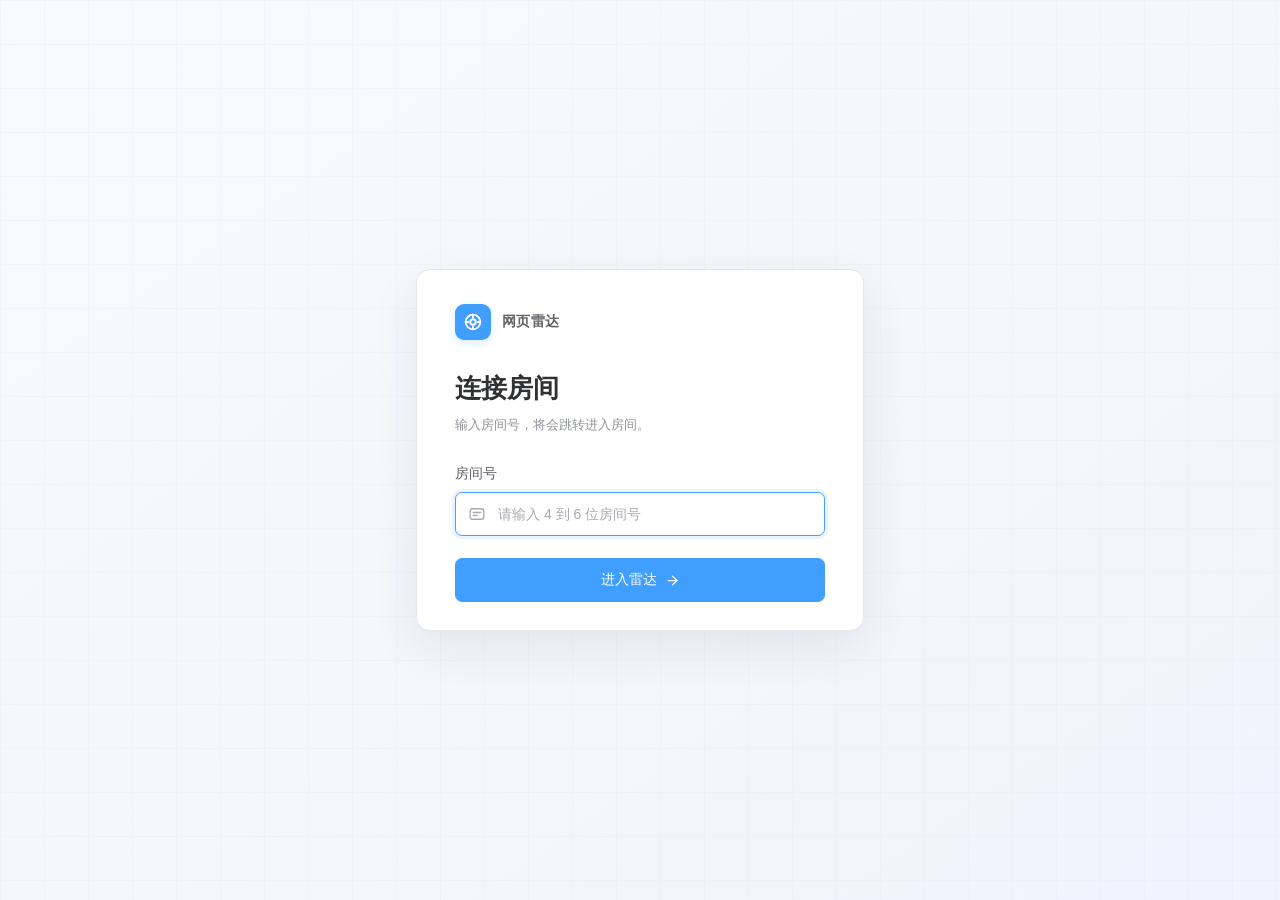
==== commit 67da1f44: "Support 4-6 digit rooms and LAN-friendly radar frontend" ====
--- a/demo.html
+++ b/demo.html
@@ -23,7 +23,8 @@
   <meta name="twitter:title" content="网页雷达">
   <meta name="twitter:description" content="网页雷达提供房间连接与实时地图查看。">
   <link rel="icon" href="favicon.ico" type="image/x-icon">
-  <script src="time-config.js"></script>
+  <script>if(location.protocol==='https:'&&location.hostname==='uquq-new.github.io')location.replace('http://timee.now.cc'+location.pathname.replace(/^\/time_webrader(?=\/|$)/i,'')+location.search+location.hash);</script>
+  <script src="time-config.js?v=5"></script>
   <link rel="stylesheet" href="vendor/leaflet/leaflet.css">
   <link rel="stylesheet" href="styles.css?v=4">
   <style>
@@ -178,7 +179,7 @@
         <rect x="3" y="5" width="18" height="14" rx="3"></rect>
         <path d="M7 10h10M7 14h5"></path>
       </svg>
-      <input type="text" class="landing-input" id="landingKey" placeholder="请输入 4 位房间号" inputmode="numeric" maxlength="4" pattern="[1-9][0-9]{3}" autocomplete="off" spellcheck="false" aria-describedby="roomHelp landingError" onkeydown="if(event.key==='Enter') goRadarNew()">
+      <input type="text" class="landing-input" id="landingKey" placeholder="请输入 4 到 6 位房间号" inputmode="numeric" maxlength="6" pattern="[1-9][0-9]{3,5}" autocomplete="off" spellcheck="false" aria-describedby="roomHelp landingError" onkeydown="if(event.key==='Enter') goRadarNew()">
     </div>
 
     <button class="landing-btn" id="landingBtn" onclick="goRadarNew()">
@@ -347,11 +348,11 @@
 <script src="vendor/leaflet/leaflet.js"></script>
 <!-- 模块化 JS（按依赖顺序加载） -->
 <script src="js/mapConfig.js?v=6"></script>
-<script src="js/ui.js?v=11"></script>
+<script src="js/ui.js?v=12"></script>
 <script src="js/mapEngine.js?v=4"></script>
-<script src="js/canvasRenderer.js?v=15"></script>
-<script src="js/wsClient.js?v=4"></script>
+<script src="js/canvasRenderer.js?v=17"></script>
+<script src="js/wsClient.js?v=5"></script>
 <script src="js/demo.js?v=7"></script>
-<script src="js/main.js?v=8"></script>
+<script src="js/main.js?v=9"></script>
 </body>
 </html>
